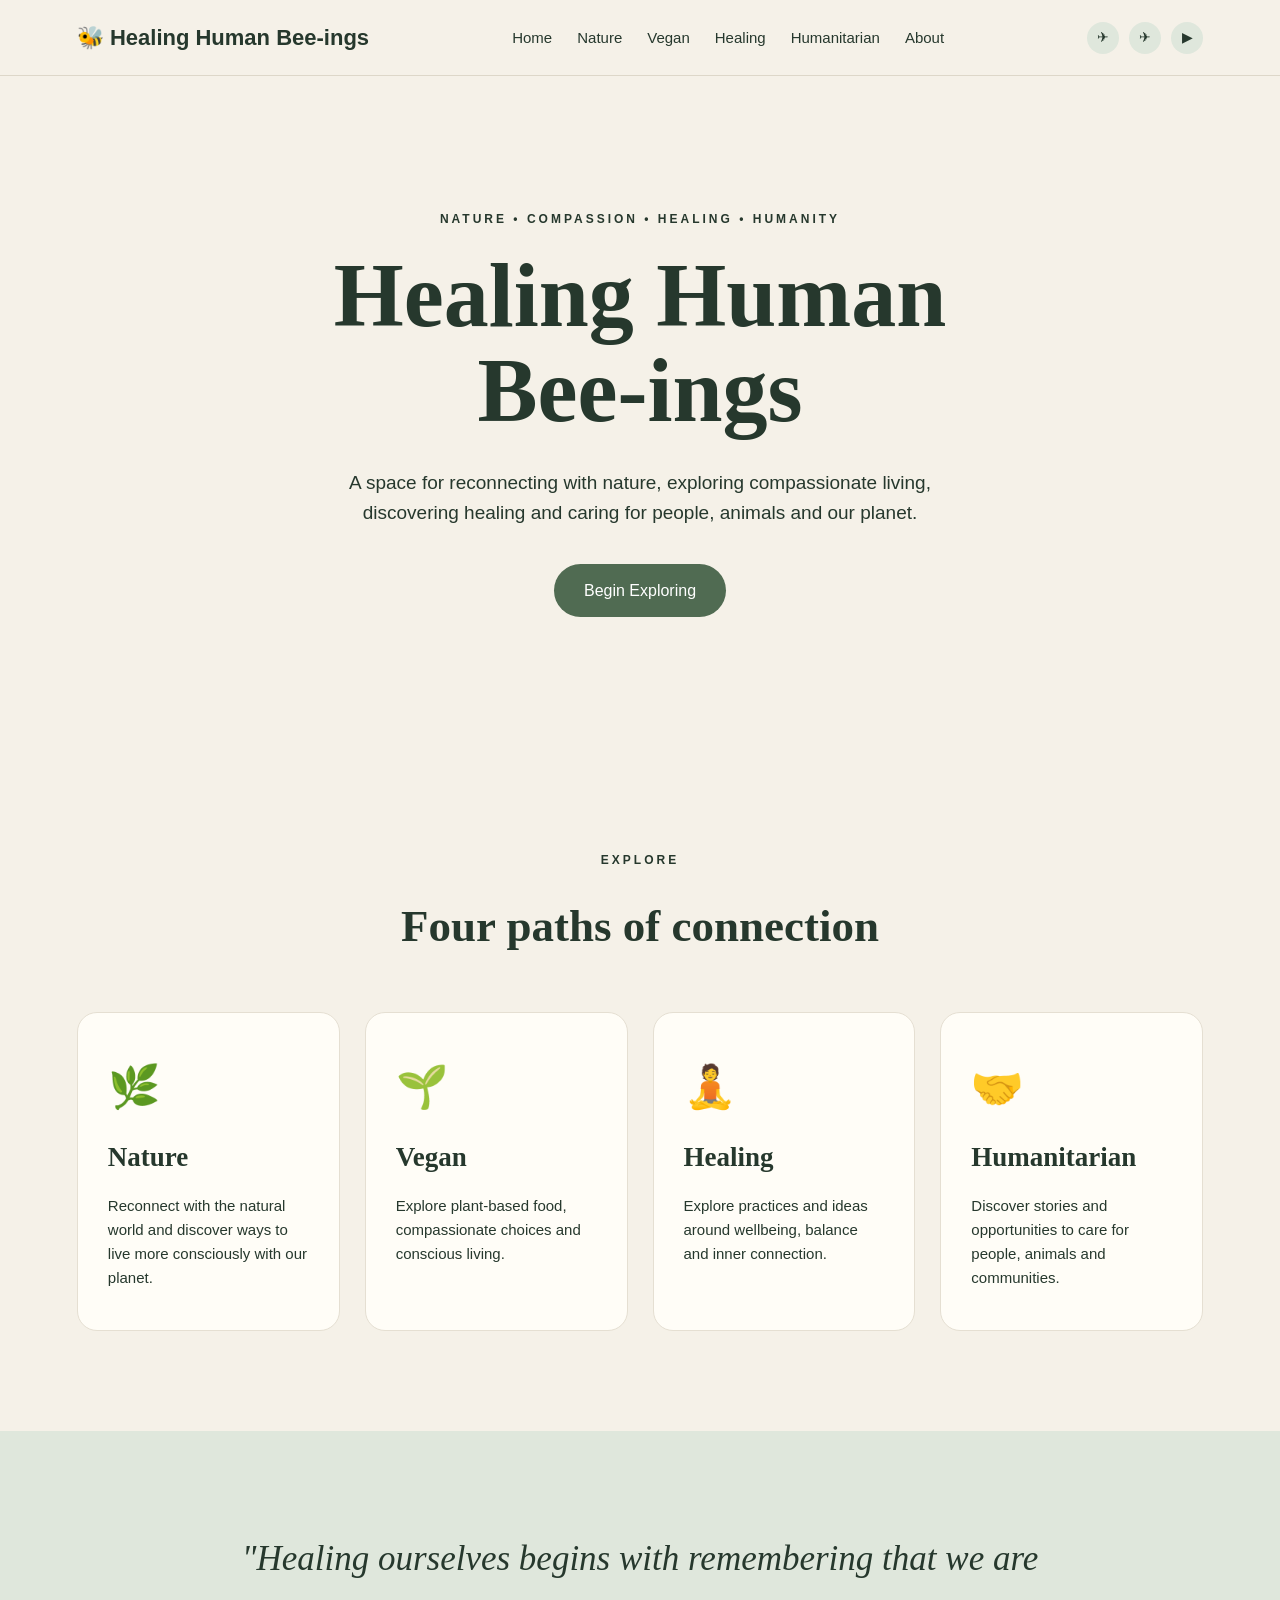
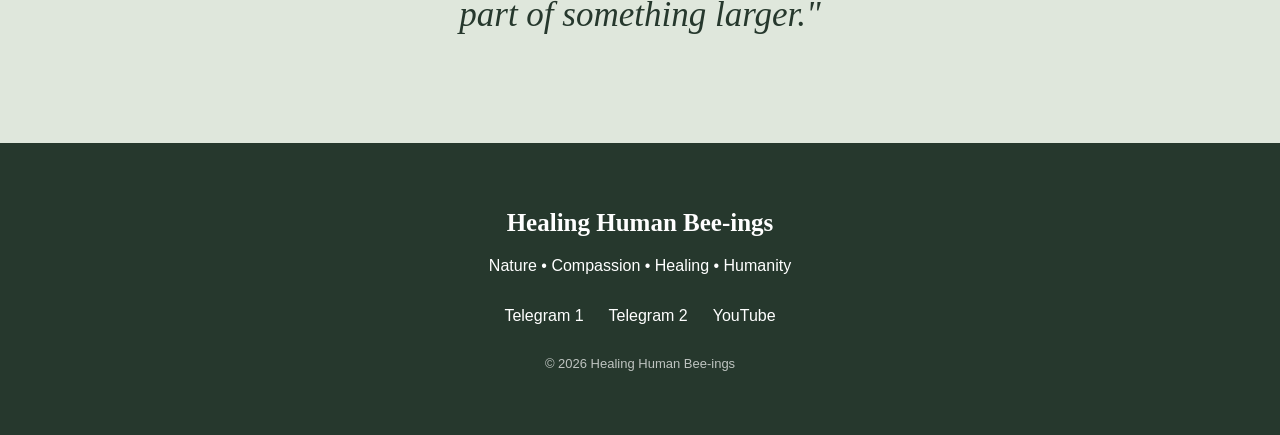
==== index.html @ 7a61a549 "Add files via upload" ====
<!DOCTYPE html>
<html lang="en">

<head>

    <meta charset="UTF-8">

    <meta name="viewport" content="width=device-width, initial-scale=1.0">

    <title>Healing Human Bee-ings</title>

    <link rel="stylesheet" href="style.css">

</head>


<body>

    <!-- ================= HEADER ================= -->

    <header class="site-header">

        <div class="logo">
            🐝 Healing Human Bee-ings
        </div>


        <!-- Mobile menu button -->

        <button class="menu-button" onclick="toggleMenu()">
            ☰
        </button>


        <!-- Navigation -->

        <nav id="main-navigation">

            <a href="index.html">Home</a>

            <a href="nature.html">Nature</a>

            <a href="vegan.html">Vegan</a>

            <a href="healing.html">Healing</a>

            <a href="humanitarian.html">Humanitarian</a>

            <a href="about.html">About</a>

        </nav>


        <!-- Social links -->

        <div class="social-links">

            <a href="TELEGRAM_LINK_1" target="_blank">
                <span>✈</span>
            </a>

            <a href="TELEGRAM_LINK_2" target="_blank">
                <span>✈</span>
            </a>

            <a href="YOUTUBE_LINK" target="_blank">
                <span>▶</span>
            </a>

        </div>

    </header>



    <!-- ================= HERO ================= -->

    <main>

        <section class="hero">

            <div class="hero-content">

                <p class="eyebrow">
                    NATURE • COMPASSION • HEALING • HUMANITY
                </p>


                <h1>
                    Healing Human<br>
                    Bee-ings
                </h1>


                <p class="hero-text">

                    A space for reconnecting with nature,
                    exploring compassionate living,
                    discovering healing and caring for
                    people, animals and our planet.

                </p>


                <a href="nature.html" class="primary-button">
                    Begin Exploring
                </a>

            </div>

        </section>



        <!-- ================= EXPLORE ================= -->

        <section class="explore">

            <div class="section-heading">

                <p class="eyebrow">
                    EXPLORE
                </p>

                <h2>
                    Four paths of connection
                </h2>

            </div>


            <div class="cards">


                <!-- Nature -->

                <a href="nature.html" class="card">

                    <div class="card-icon">
                        🌿
                    </div>

                    <h3>
                        Nature
                    </h3>

                    <p>
                        Reconnect with the natural world
                        and discover ways to live more
                        consciously with our planet.
                    </p>

                </a>



                <!-- Vegan -->

                <a href="vegan.html" class="card">

                    <div class="card-icon">
                        🌱
                    </div>

                    <h3>
                        Vegan
                    </h3>

                    <p>
                        Explore plant-based food,
                        compassionate choices and
                        conscious living.
                    </p>

                </a>



                <!-- Healing -->

                <a href="healing.html" class="card">

                    <div class="card-icon">
                        🧘
                    </div>

                    <h3>
                        Healing
                    </h3>

                    <p>
                        Explore practices and ideas
                        around wellbeing, balance and
                        inner connection.
                    </p>

                </a>



                <!-- Humanitarian -->

                <a href="humanitarian.html" class="card">

                    <div class="card-icon">
                        🤝
                    </div>

                    <h3>
                        Humanitarian
                    </h3>

                    <p>
                        Discover stories and opportunities
                        to care for people, animals and
                        communities.
                    </p>

                </a>


            </div>

        </section>



        <!-- ================= QUOTE ================= -->

        <section class="quote-section">

            <div>

                <p class="quote">
                    "Healing ourselves begins with
                    remembering that we are part of
                    something larger."
                </p>

            </div>

        </section>


    </main>



    <!-- ================= FOOTER ================= -->

    <footer>

        <h3>
            Healing Human Bee-ings
        </h3>

        <p>
            Nature • Compassion • Healing • Humanity
        </p>


        <div class="footer-social">

            <a href="https://t.me/healinghumanbeing" target="_blank">
                Telegram 1
            </a>

            <a href="https://t.me/happyhumminghumanitarian" target="_blank">
                Telegram 2
            </a>

            <a href="https://www.youtube.com/@prashanthsadasivam" target="_blank">
                YouTube
            </a>

        </div>


        <p class="copyright">
            © 2026 Healing Human Bee-ings
        </p>

    </footer>



    <script src="script.js"></script>


</body>

</html>
---- style.css ----
/* =====================================
   GENERAL
===================================== */

* {
    margin: 0;
    padding: 0;
    box-sizing: border-box;
}


body {
    font-family: Arial, sans-serif;

    background: #f5f1e8;

    color: #26382d;

    line-height: 1.6;
}


a {
    text-decoration: none;

    color: inherit;
}



/* =====================================
   HEADER
===================================== */

.site-header {

    display: flex;

    align-items: center;

    justify-content: space-between;

    padding: 20px 6%;

    background: #f5f1e8;

    border-bottom: 1px solid #ddd7c9;

    position: sticky;

    top: 0;

    z-index: 1000;
}


.logo {

    font-size: 22px;

    font-weight: bold;

    white-space: nowrap;
}


nav {

    display: flex;

    gap: 25px;
}


nav a {

    font-size: 15px;

    transition: 0.3s;
}


nav a:hover {

    opacity: 0.6;
}


.social-links {

    display: flex;

    gap: 10px;
}


.social-links a {

    width: 32px;

    height: 32px;

    border-radius: 50%;

    display: flex;

    align-items: center;

    justify-content: center;

    background: #dfe7dc;

    font-size: 14px;

    transition: 0.3s;
}


.social-links a:hover {

    transform: translateY(-3px);
}



/* =====================================
   MOBILE MENU BUTTON
===================================== */

.menu-button {

    display: none;

    border: none;

    background: none;

    font-size: 25px;

    cursor: pointer;
}



/* =====================================
   HERO
===================================== */

.hero {

    min-height: 75vh;

    display: flex;

    justify-content: center;

    align-items: center;

    text-align: center;

    padding: 80px 20px;

    background:
        linear-gradient(
            rgba(245,241,232,0.75),
            rgba(245,241,232,0.75)
        ),
        url("images/hero.jpg");

    background-size: cover;

    background-position: center;
}


.hero-content {

    max-width: 800px;
}


.eyebrow {

    font-size: 12px;

    letter-spacing: 3px;

    margin-bottom: 20px;

    font-weight: bold;
}


.hero h1 {

    font-size: clamp(50px, 8vw, 90px);

    line-height: 1.05;

    margin-bottom: 30px;

    font-family: Georgia, serif;
}


.hero-text {

    max-width: 650px;

    margin: auto;

    font-size: 19px;

    margin-bottom: 35px;
}



/* =====================================
   BUTTON
===================================== */

.primary-button {

    display: inline-block;

    padding: 14px 30px;

    border-radius: 30px;

    background: #506b52;

    color: white;

    transition: 0.3s;
}


.primary-button:hover {

    transform: translateY(-3px);
}



/* =====================================
   EXPLORE
===================================== */

.explore {

    padding: 100px 6%;
}


.section-heading {

    text-align: center;

    margin-bottom: 50px;
}


.section-heading h2 {

    font-family: Georgia, serif;

    font-size: 45px;
}



/* =====================================
   CARDS
===================================== */

.cards {

    display: grid;

    grid-template-columns: repeat(4, 1fr);

    gap: 25px;
}


.card {

    background: #fffdf7;

    padding: 40px 30px;

    border-radius: 20px;

    transition: 0.3s;

    border: 1px solid #e5dfd2;
}


.card:hover {

    transform: translateY(-8px);
}


.card-icon {

    font-size: 42px;

    margin-bottom: 15px;
}


.card h3 {

    font-family: Georgia, serif;

    font-size: 27px;

    margin-bottom: 15px;
}


.card p {

    font-size: 15px;
}



/* =====================================
   QUOTE
===================================== */

.quote-section {

    padding: 100px 20px;

    text-align: center;

    background: #dfe7dc;
}


.quote {

    max-width: 800px;

    margin: auto;

    font-family: Georgia, serif;

    font-size: 35px;

    font-style: italic;

}



/* =====================================
   FOOTER
===================================== */

footer {

    text-align: center;

    padding: 60px 20px;

    background: #26382d;

    color: white;
}


footer h3 {

    font-family: Georgia, serif;

    font-size: 25px;

    margin-bottom: 10px;
}


.footer-social {

    display: flex;

    justify-content: center;

    gap: 25px;

    margin: 25px 0;
}


.footer-social a:hover {

    text-decoration: underline;
}


.copyright {

    font-size: 13px;

    opacity: 0.7;
}



/* =====================================
   MOBILE
===================================== */

@media (max-width: 900px) {

    .site-header {

        flex-wrap: wrap;
    }


    .menu-button {

        display: block;
    }


    nav {

        display: none;

        width: 100%;

        flex-direction: column;

        gap: 15px;

        padding-top: 20px;
    }


    nav.active {

        display: flex;
    }


    .social-links {

        display: none;
    }


    .cards {

        grid-template-columns: 1fr 1fr;
    }

}


@media (max-width: 600px) {

    .cards {

        grid-template-columns: 1fr;
    }


    .hero {

        min-height: 80vh;
    }


    .hero h1 {

        font-size: 50px;
    }


    .quote {

        font-size: 27px;
    }

}
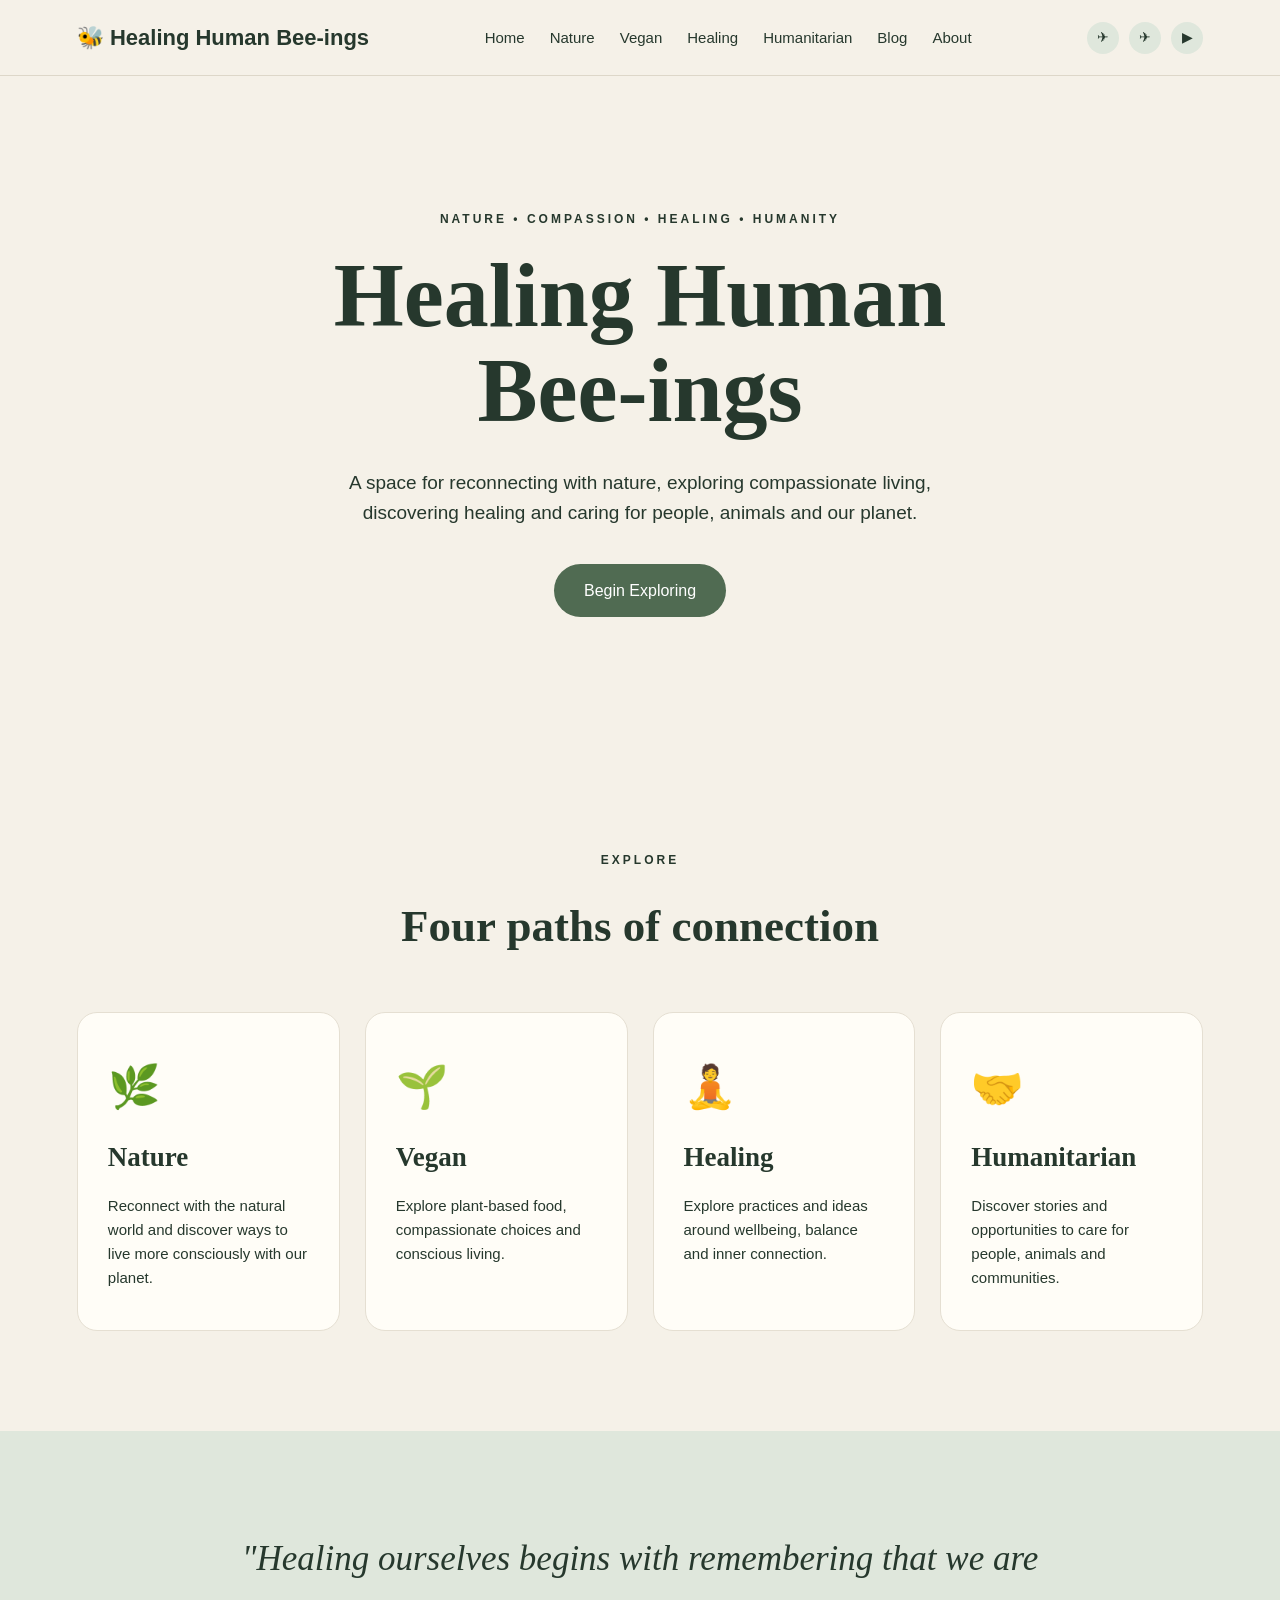
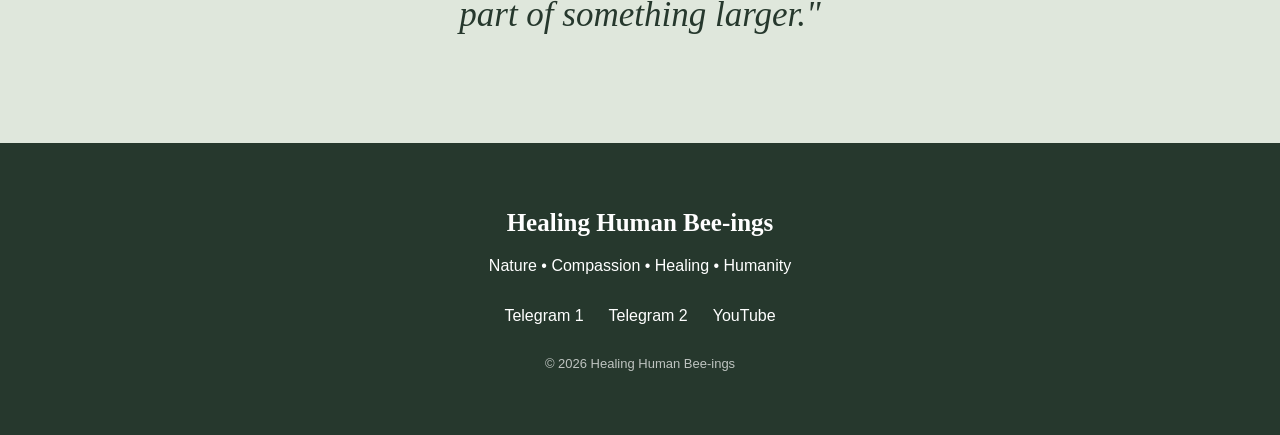
==== commit a073a176: "Add files via upload" ====
--- a/index.html
+++ b/index.html
@@ -45,6 +45,7 @@
             <a href="healing.html">Healing</a>
 
             <a href="humanitarian.html">Humanitarian</a>
+            <a href="blog.html">Blog</a>    
 
             <a href="about.html">About</a>
 
--- a/style.css
+++ b/style.css
@@ -489,4 +489,127 @@
         font-size: 27px;
     }
 
+}
+
+/* =========================
+   BLOG PAGE
+========================= */
+
+.page-hero {
+    max-width: 900px;
+    margin: 0 auto;
+    padding: 90px 20px 60px;
+    text-align: center;
+}
+
+.page-hero h1 {
+    font-size: 52px;
+    margin: 10px 0 20px;
+}
+
+.page-hero p {
+    font-size: 18px;
+    line-height: 1.7;
+}
+
+
+/* BLOG GRID */
+
+.blog-section {
+    max-width: 1200px;
+    margin: 0 auto;
+    padding: 20px 20px 80px;
+}
+
+.blog-grid {
+    display: grid;
+    grid-template-columns: repeat(2, 1fr);
+    gap: 35px;
+}
+
+
+/* BLOG CARD */
+
+.blog-card {
+    background: #ffffff;
+    border-radius: 18px;
+    overflow: hidden;
+    box-shadow: 0 8px 30px rgba(0, 0, 0, 0.08);
+    transition: transform 0.3s ease;
+}
+
+.blog-card:hover {
+    transform: translateY(-5px);
+}
+
+
+/* BLOG IMAGE */
+
+.blog-image {
+    width: 100%;
+    height: 260px;
+    overflow: hidden;
+}
+
+.blog-image img {
+    width: 100%;
+    height: 100%;
+    object-fit: cover;
+}
+
+
+/* BLOG CONTENT */
+
+.blog-content {
+    padding: 28px;
+}
+
+.blog-category {
+    font-size: 13px !important;
+    font-weight: bold;
+    letter-spacing: 2px;
+    text-transform: uppercase;
+    margin-bottom: 10px;
+}
+
+.blog-content h2 {
+    font-size: 28px;
+    margin: 8px 0 15px;
+}
+
+.blog-content p {
+    line-height: 1.7;
+}
+
+
+/* READ MORE */
+
+.read-more {
+    display: inline-block;
+    margin-top: 15px;
+    text-decoration: none;
+    font-weight: bold;
+}
+
+
+/* MOBILE */
+
+@media (max-width: 768px) {
+
+    .blog-grid {
+        grid-template-columns: 1fr;
+    }
+
+    .page-hero {
+        padding: 60px 20px 40px;
+    }
+
+    .page-hero h1 {
+        font-size: 40px;
+    }
+
+    .blog-image {
+        height: 220px;
+    }
+
 }
